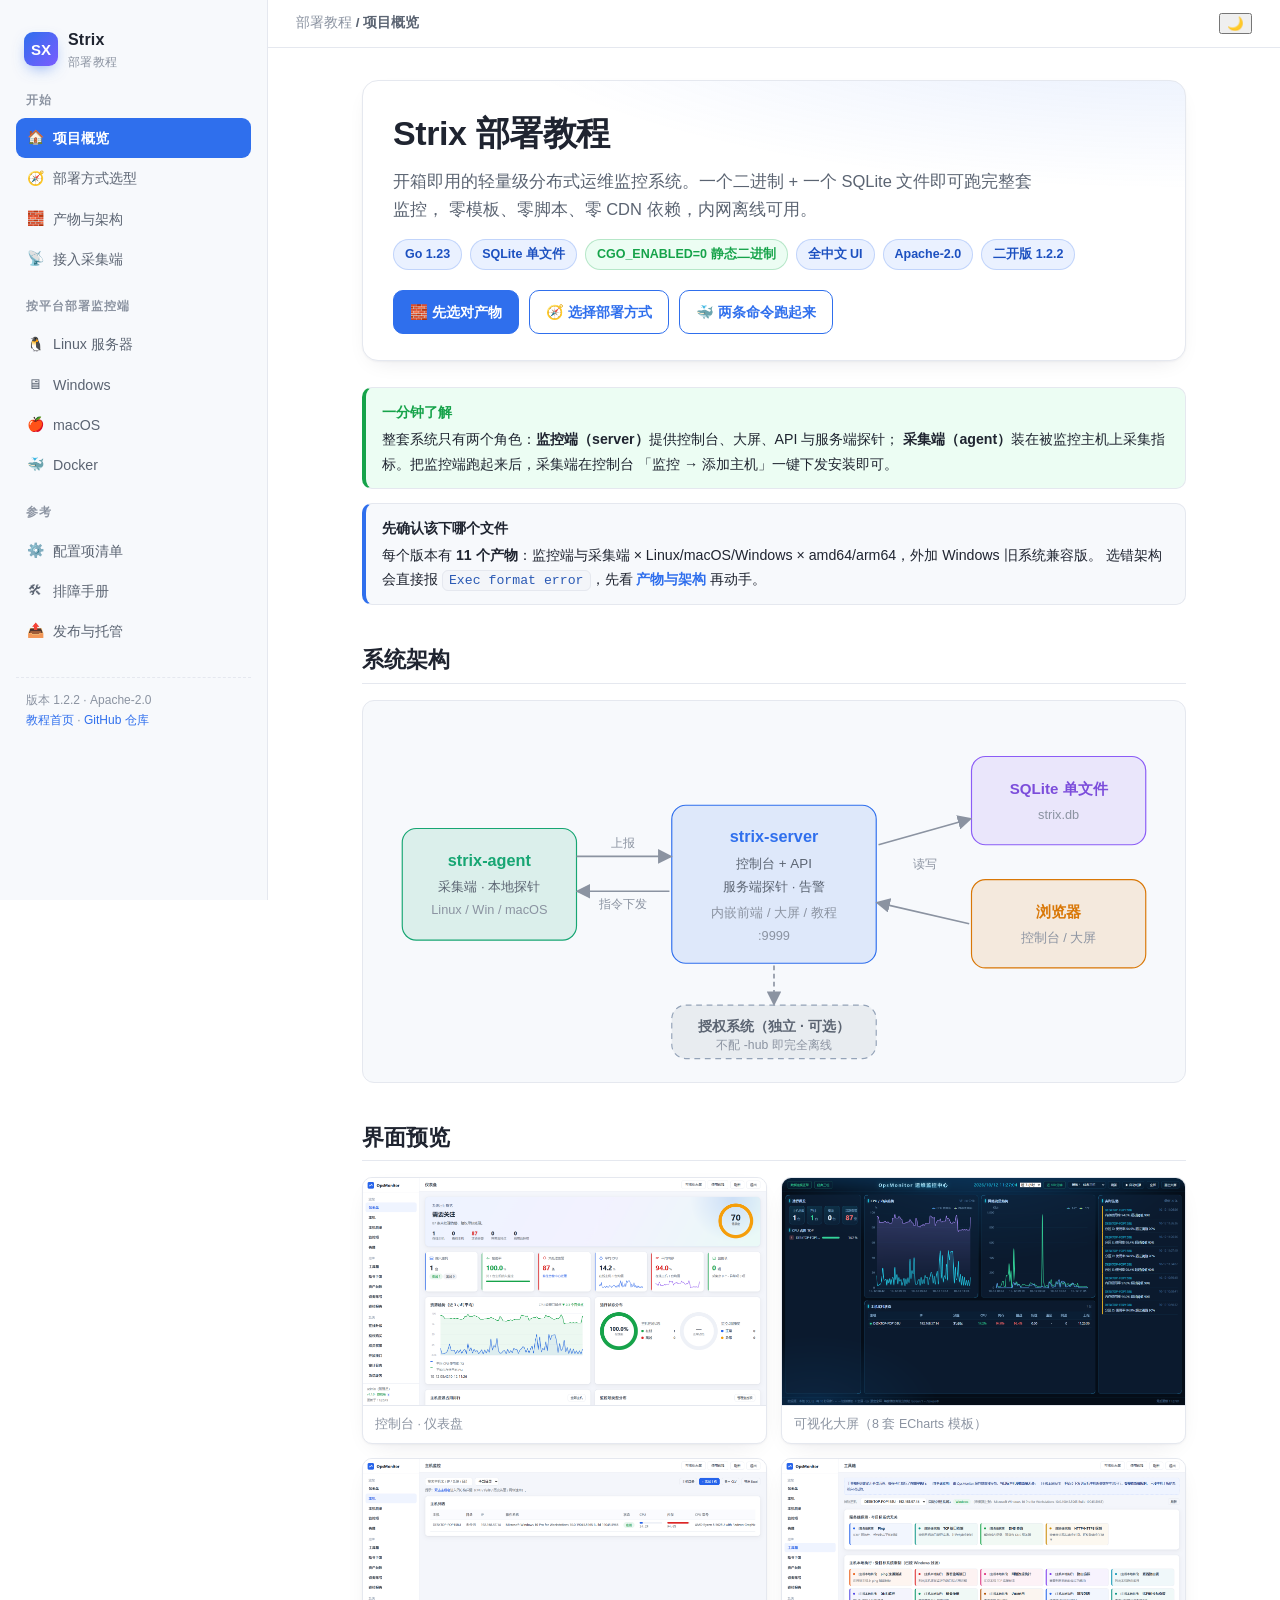
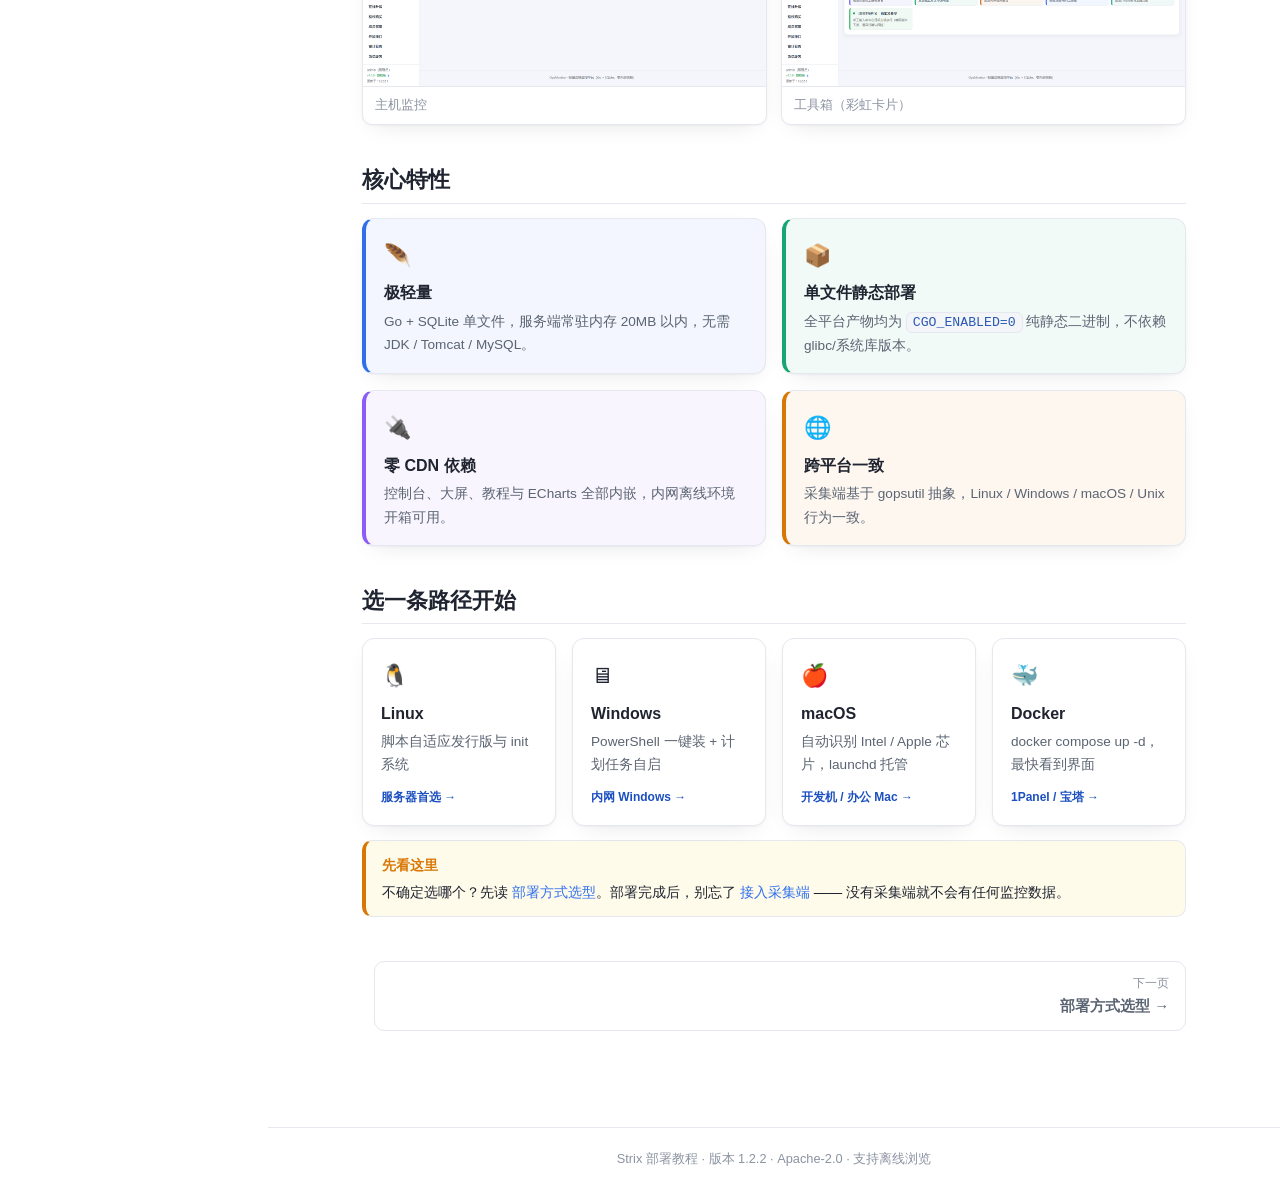
==== index.html @ f737580f "docs: Strix 部署教程（平台×架构 + Docker + 发布与托管） 11 个页面，纯静态、全相对路径，可直挂 Cloudflare Pages / GitHub Pages。 新增 do" ====
<!DOCTYPE html>
<html lang="zh-CN" data-theme="light">
<head>
<meta charset="UTF-8">
<meta name="viewport" content="width=device-width, initial-scale=1">
<title>项目概览 · Strix 部署教程</title>
<meta name="description" content="Strix 轻量级分布式运维监控系统 · 部署教程">
<link rel="icon" type="image/svg+xml" href="assets/favicon.svg">
<link rel="stylesheet" href="assets/style.css">
</head>
<body data-title="项目概览">
<div class="layout">
  <aside class="sidebar" id="sidebar"></aside>
  <div class="main">
    <header class="topbar">
      <button class="menu-toggle" id="menu-toggle" aria-label="菜单">☰</button>
      <span class="crumb" id="crumb"></span>
      <span class="spacer"></span>
      <button class="menu-toggle" id="theme-toggle" aria-label="切换主题">🌙</button>
    </header>

    <div class="content">

      <div class="hero">
        <h1>Strix 部署教程</h1>
        <p class="lead">
          开箱即用的轻量级分布式运维监控系统。一个二进制 + 一个 SQLite 文件即可跑完整套监控，
          零模板、零脚本、零 CDN 依赖，内网离线可用。
        </p>
        <div class="badges">
          <span class="badge">Go 1.23</span>
          <span class="badge">SQLite 单文件</span>
          <span class="badge g">CGO_ENABLED=0 静态二进制</span>
          <span class="badge">全中文 UI</span>
          <span class="badge">Apache-2.0</span>
          <span class="badge">二开版 1.2.2</span>
        </div>
        <div class="btn-row">
          <a class="btn" href="download.html">🧱 先选对产物</a>
          <a class="btn ghost" href="choose.html">🧭 选择部署方式</a>
          <a class="btn ghost" href="docker.html">🐳 两条命令跑起来</a>
        </div>
      </div>

      <div class="callout tip">
        <span class="t">一分钟了解</span>
        <p>整套系统只有两个角色：<b>监控端（server）</b>提供控制台、大屏、API 与服务端探针；
        <b>采集端（agent）</b>装在被监控主机上采集指标。把监控端跑起来后，采集端在控制台
        「监控 → 添加主机」一键下发安装即可。</p>
      </div>

      <div class="callout">
        <span class="t">先确认该下哪个文件</span>
        <p>每个版本有 <b>11 个产物</b>：监控端与采集端 × Linux/macOS/Windows × amd64/arm64，外加 Windows 旧系统兼容版。
        选错架构会直接报 <code>Exec format error</code>，先看 <a href="download.html"><b>产物与架构</b></a> 再动手。</p>
      </div>

      <h2>系统架构</h2>
      <div class="arch">
        <svg viewBox="0 0 680 300" role="img" aria-label="Strix 架构图">
          <defs>
            <marker id="ar" markerWidth="9" markerHeight="9" refX="7" refY="4.5" orient="auto">
              <path d="M0,0 L9,4.5 L0,9 Z" fill="#8b93a1"/>
            </marker>
          </defs>
          <!-- agent -->
          <rect x="20" y="96" width="150" height="96" rx="12" fill="#17a673" fill-opacity="0.12" stroke="#17a673"/>
          <text x="95" y="128" text-anchor="middle" font-size="14" font-weight="700" fill="#17a673">strix-agent</text>
          <text x="95" y="150" text-anchor="middle" font-size="11.5" fill="#5b6472">采集端 · 本地探针</text>
          <text x="95" y="170" text-anchor="middle" font-size="11" fill="#8b93a1">Linux / Win / macOS</text>

          <!-- server -->
          <rect x="252" y="76" width="176" height="136" rx="12" fill="#2f6fed" fill-opacity="0.12" stroke="#2f6fed"/>
          <text x="340" y="108" text-anchor="middle" font-size="14" font-weight="700" fill="#2f6fed">strix-server</text>
          <text x="340" y="130" text-anchor="middle" font-size="11.5" fill="#5b6472">控制台 + API</text>
          <text x="340" y="150" text-anchor="middle" font-size="11.5" fill="#5b6472">服务端探针 · 告警</text>
          <text x="340" y="172" text-anchor="middle" font-size="11" fill="#8b93a1">内嵌前端 / 大屏 / 教程</text>
          <text x="340" y="192" text-anchor="middle" font-size="11" fill="#8b93a1">:9999</text>

          <!-- sqlite -->
          <rect x="510" y="34" width="150" height="76" rx="12" fill="#8b5cf6" fill-opacity="0.12" stroke="#8b5cf6"/>
          <text x="585" y="66" text-anchor="middle" font-size="13" font-weight="700" fill="#7c4ddb">SQLite 单文件</text>
          <text x="585" y="88" text-anchor="middle" font-size="11" fill="#8b93a1">strix.db</text>

          <!-- browser -->
          <rect x="510" y="140" width="150" height="76" rx="12" fill="#d97706" fill-opacity="0.12" stroke="#d97706"/>
          <text x="585" y="172" text-anchor="middle" font-size="13" font-weight="700" fill="#d97706">浏览器</text>
          <text x="585" y="194" text-anchor="middle" font-size="11" fill="#8b93a1">控制台 / 大屏</text>

          <!-- hub -->
          <rect x="252" y="248" width="176" height="46" rx="12" fill="#64748b" fill-opacity="0.10" stroke="#94a3b8" stroke-dasharray="5 4"/>
          <text x="340" y="270" text-anchor="middle" font-size="12" font-weight="600" fill="#64748b">授权系统（独立 · 可选）</text>
          <text x="340" y="286" text-anchor="middle" font-size="10.5" fill="#8b93a1">不配 -hub 即完全离线</text>

          <!-- arrows -->
          <line x1="170" y1="120" x2="250" y2="120" stroke="#8b93a1" stroke-width="1.4" marker-end="url(#ar)"/>
          <text x="210" y="112" text-anchor="middle" font-size="10.5" fill="#8b93a1">上报</text>
          <line x1="250" y1="150" x2="172" y2="150" stroke="#8b93a1" stroke-width="1.4" marker-end="url(#ar)"/>
          <text x="210" y="164" text-anchor="middle" font-size="10.5" fill="#8b93a1">指令下发</text>
          <line x1="430" y1="110" x2="508" y2="88" stroke="#8b93a1" stroke-width="1.4" marker-end="url(#ar)"/>
          <line x1="508" y1="178" x2="430" y2="160" stroke="#8b93a1" stroke-width="1.4" marker-end="url(#ar)"/>
          <text x="470" y="130" text-anchor="middle" font-size="10.5" fill="#8b93a1">读写</text>
          <line x1="340" y1="214" x2="340" y2="246" stroke="#94a3b8" stroke-width="1.4" stroke-dasharray="4 3" marker-end="url(#ar)"/>
        </svg>
      </div>

      <h2>界面预览</h2>
      <div class="shots">
        <figure class="shot" style="margin:0">
          <img src="assets/screenshots/dashboard.png" alt="控制台仪表盘" loading="lazy">
          <figcaption class="cap">控制台 · 仪表盘</figcaption>
        </figure>
        <figure class="shot" style="margin:0">
          <img src="assets/screenshots/screen-1.png" alt="可视化大屏" loading="lazy">
          <figcaption class="cap">可视化大屏（8 套 ECharts 模板）</figcaption>
        </figure>
        <figure class="shot" style="margin:0">
          <img src="assets/screenshots/hosts.png" alt="主机监控" loading="lazy">
          <figcaption class="cap">主机监控</figcaption>
        </figure>
        <figure class="shot" style="margin:0">
          <img src="assets/screenshots/tools.png" alt="工具箱" loading="lazy">
          <figcaption class="cap">工具箱（彩虹卡片）</figcaption>
        </figure>
      </div>

      <h2>核心特性</h2>
      <div class="grid c2">
        <div class="card rainbow" style="--tc:#2f6fed">
          <div class="c-ico">🪶</div>
          <h3>极轻量</h3>
          <p>Go + SQLite 单文件，服务端常驻内存 20MB 以内，无需 JDK / Tomcat / MySQL。</p>
        </div>
        <div class="card rainbow" style="--tc:#17a673">
          <div class="c-ico">📦</div>
          <h3>单文件静态部署</h3>
          <p>全平台产物均为 <code>CGO_ENABLED=0</code> 纯静态二进制，不依赖 glibc/系统库版本。</p>
        </div>
        <div class="card rainbow" style="--tc:#8b5cf6">
          <div class="c-ico">🔌</div>
          <h3>零 CDN 依赖</h3>
          <p>控制台、大屏、教程与 ECharts 全部内嵌，内网离线环境开箱可用。</p>
        </div>
        <div class="card rainbow" style="--tc:#d97706">
          <div class="c-ico">🌐</div>
          <h3>跨平台一致</h3>
          <p>采集端基于 gopsutil 抽象，Linux / Windows / macOS / Unix 行为一致。</p>
        </div>
      </div>

      <h2>选一条路径开始</h2>
      <div class="grid c4">
        <a class="card" href="linux.html">
          <div class="c-ico">🐧</div>
          <h3>Linux</h3>
          <p>脚本自适应发行版与 init 系统</p>
          <span class="tag">服务器首选 →</span>
        </a>
        <a class="card" href="windows.html">
          <div class="c-ico">🖥</div>
          <h3>Windows</h3>
          <p>PowerShell 一键装 + 计划任务自启</p>
          <span class="tag">内网 Windows →</span>
        </a>
        <a class="card" href="macos.html">
          <div class="c-ico">🍎</div>
          <h3>macOS</h3>
          <p>自动识别 Intel / Apple 芯片，launchd 托管</p>
          <span class="tag">开发机 / 办公 Mac →</span>
        </a>
        <a class="card" href="docker.html">
          <div class="c-ico">🐳</div>
          <h3>Docker</h3>
          <p>docker compose up -d，最快看到界面</p>
          <span class="tag">1Panel / 宝塔 →</span>
        </a>
      </div>

      <div class="callout warn">
        <span class="t">先看这里</span>
        <p>不确定选哪个？先读 <a href="choose.html">部署方式选型</a>。部署完成后，别忘了
        <a href="agent.html">接入采集端</a> —— 没有采集端就不会有任何监控数据。</p>
      </div>

      <div class="pager">
        <span></span>
        <a class="next" href="choose.html">
          <span class="lbl">下一页</span><b>部署方式选型 →</b>
        </a>
      </div>

    </div>
    <footer class="foot">Strix 部署教程 · 版本 1.2.2 · Apache-2.0 · 支持离线浏览</footer>
  </div>
</div>
<script src="assets/site.js"></script>
</body>
</html>
---- assets/style.css ----
/* OpsMonitor 部署教程 · 静态站点样式
   纯本地、零外部依赖，双击 index.html 即可离线浏览 */

:root {
  --primary: #2f6fed;
  --primary-weak: #eaf1ff;
  --primary-strong: #1c50c0;
  --text: #1f2430;
  --text-soft: #5b6472;
  --text-mute: #8b93a1;
  --bg: #ffffff;
  --bg-soft: #f7f9fc;
  --bg-code: #f3f5f9;
  --border: #e5e8ef;
  --card: #ffffff;
  --ok: #16a34a;
  --warn: #d97706;
  --danger: #dc2626;
  --ok-bg: #ecfdf3;
  --warn-bg: #fffbeb;
  --danger-bg: #fef2f2;
  --sidebar-w: 268px;
  --content-w: 880px;
  --radius: 12px;
  --shadow: 0 1px 2px rgba(16,24,40,.04), 0 8px 24px -12px rgba(16,24,40,.14);
  --mono: ui-monospace, SFMono-Regular, "JetBrains Mono", Menlo, Consolas, "Courier New", monospace;
  --sans: -apple-system, BlinkMacSystemFont, "Segoe UI", "PingFang SC", "Hiragino Sans GB",
          "Microsoft YaHei", "Source Han Sans SC", sans-serif;
}

html[data-theme="dark"] {
  --primary: #6b9bff;
  --primary-weak: #1b2740;
  --primary-strong: #8fb3ff;
  --text: #e8ecf4;
  --text-soft: #aab3c2;
  --text-mute: #7c879a;
  --bg: #0f131b;
  --bg-soft: #151a24;
  --bg-code: #1a2130;
  --border: #262e3d;
  --card: #151b26;
  --ok-bg: #10231a;
  --warn-bg: #241d10;
  --danger-bg: #2a1414;
  --shadow: 0 1px 2px rgba(0,0,0,.3), 0 10px 30px -14px rgba(0,0,0,.6);
}

* { box-sizing: border-box; }

html { scroll-behavior: smooth; }

body {
  margin: 0;
  font-family: var(--sans);
  color: var(--text);
  background: var(--bg);
  line-height: 1.7;
  font-size: 15.5px;
  -webkit-font-smoothing: antialiased;
}

a { color: var(--primary); text-decoration: none; }
a:hover { text-decoration: underline; }

/* ---------- 布局 ---------- */
.layout { display: flex; min-height: 100vh; }

.sidebar {
  width: var(--sidebar-w);
  flex: 0 0 var(--sidebar-w);
  border-right: 1px solid var(--border);
  background: var(--bg-soft);
  position: sticky;
  top: 0;
  height: 100vh;
  overflow-y: auto;
  padding: 22px 16px 40px;
}

.main { flex: 1 1 auto; min-width: 0; display: flex; flex-direction: column; }

.topbar {
  position: sticky; top: 0; z-index: 20;
  display: flex; align-items: center; gap: 12px;
  padding: 12px 28px;
  background: color-mix(in srgb, var(--bg) 88%, transparent);
  backdrop-filter: saturate(180%) blur(10px);
  border-bottom: 1px solid var(--border);
}
.topbar .crumb { font-size: 13.5px; color: var(--text-mute); }
.topbar .crumb b { color: var(--text-soft); font-weight: 600; }
.topbar .spacer { flex: 1; }

.content {
  width: 100%; max-width: var(--content-w);
  margin: 0 auto; padding: 32px 28px 96px;
}

/* ---------- 侧栏品牌 ---------- */
.brand { display: flex; align-items: center; gap: 10px; padding: 4px 8px 18px; }
.brand .logo {
  width: 34px; height: 34px; border-radius: 9px;
  background: linear-gradient(135deg, #2f6fed, #7b5cff);
  display: grid; place-items: center; color: #fff; font-weight: 800; font-size: 15px;
  box-shadow: 0 6px 16px -6px rgba(47,111,237,.7);
}
.brand .name { font-weight: 800; font-size: 16px; letter-spacing: .2px; }
.brand .name small { display: block; font-weight: 500; font-size: 11.5px; color: var(--text-mute); letter-spacing: .4px; }

.nav-group { margin-bottom: 18px; }
.nav-group > .g-title {
  font-size: 11.5px; font-weight: 700; letter-spacing: .09em; text-transform: uppercase;
  color: var(--text-mute); padding: 0 10px 8px;
}
.nav-item {
  display: flex; align-items: center; gap: 9px;
  padding: 8px 10px; border-radius: 9px;
  color: var(--text-soft); font-size: 14.2px; font-weight: 500;
  transition: background .15s, color .15s;
}
.nav-item:hover { background: var(--primary-weak); color: var(--primary-strong); text-decoration: none; }
.nav-item.active { background: var(--primary); color: #fff; font-weight: 600; }
.nav-item.active .ico { filter: none; }
.nav-item .ico { width: 18px; text-align: center; font-size: 14px; }

.side-foot { margin-top: 26px; padding: 12px 10px 0; border-top: 1px dashed var(--border); font-size: 12px; color: var(--text-mute); }

/* ---------- 标题 ---------- */
h1, h2, h3, h4 { line-height: 1.35; color: var(--text); }
h1 { font-size: 30px; margin: 0 0 10px; letter-spacing: -.4px; }
h2 { font-size: 22px; margin: 40px 0 14px; padding-bottom: 8px; border-bottom: 1px solid var(--border); }
h3 { font-size: 17px; margin: 26px 0 10px; }
h4 { font-size: 15px; margin: 18px 0 8px; color: var(--text-soft); }
p { margin: 10px 0; }
.lead { font-size: 16.5px; color: var(--text-soft); }

/* ---------- Hero ---------- */
.hero {
  border: 1px solid var(--border);
  border-radius: 16px;
  padding: 30px 30px 26px;
  background:
    radial-gradient(1200px 320px at 100% -30%, color-mix(in srgb, var(--primary) 14%, transparent), transparent 60%),
    var(--card);
  box-shadow: var(--shadow);
  margin-bottom: 26px;
}
.hero h1 { font-size: 34px; }
.hero .lead { max-width: 640px; }
.badges { display: flex; flex-wrap: wrap; gap: 8px; margin: 16px 0 20px; }
.badge {
  font-size: 12.5px; font-weight: 600; padding: 4px 11px; border-radius: 999px;
  background: var(--primary-weak); color: var(--primary-strong); border: 1px solid color-mix(in srgb, var(--primary) 22%, transparent);
}
.badge.g { background: var(--ok-bg); color: var(--ok); border-color: color-mix(in srgb, var(--ok) 25%, transparent); }

.btn-row { display: flex; flex-wrap: wrap; gap: 10px; }
.btn {
  display: inline-flex; align-items: center; gap: 7px;
  padding: 9px 16px; border-radius: 10px; font-weight: 600; font-size: 14.2px;
  border: 1px solid var(--primary); background: var(--primary); color: #fff;
  transition: transform .12s, box-shadow .15s, background .15s; cursor: pointer;
}
.btn:hover { text-decoration: none; background: var(--primary-strong); border-color: var(--primary-strong); transform: translateY(-1px); box-shadow: 0 8px 18px -10px var(--primary); }
.btn.ghost { background: transparent; color: var(--primary); }
.btn.ghost:hover { background: var(--primary-weak); }

/* ---------- 卡片 ---------- */
.grid { display: grid; gap: 16px; }
.grid.c2 { grid-template-columns: repeat(2, 1fr); }
.grid.c3 { grid-template-columns: repeat(3, 1fr); }
.grid.c4 { grid-template-columns: repeat(4, 1fr); }

.card {
  border: 1px solid var(--border); border-radius: var(--radius);
  background: var(--card); padding: 18px 18px 16px; box-shadow: var(--shadow);
  transition: transform .14s, border-color .15s, box-shadow .15s;
}
a.card { color: inherit; display: block; }
a.card:hover { text-decoration: none; transform: translateY(-3px); border-color: color-mix(in srgb, var(--primary) 45%, var(--border)); box-shadow: 0 14px 30px -18px color-mix(in srgb, var(--primary) 60%, transparent); }
.card .c-ico { font-size: 22px; margin-bottom: 8px; }
.card h3 { margin: 2px 0 6px; font-size: 16px; }
.card p { margin: 0; font-size: 13.6px; color: var(--text-soft); }
.card .tag { display: inline-block; margin-top: 10px; font-size: 12px; color: var(--primary-strong); font-weight: 600; }
.card.rainbow { border-left: 4px solid var(--tc, var(--primary)); background: var(--card); background: color-mix(in srgb, var(--tc, var(--primary)) 6%, var(--card)); }

/* ---------- 代码 ---------- */
code {
  font-family: var(--mono); font-size: 13.2px;
  background: var(--bg-code); padding: 2px 6px; border-radius: 6px;
  border: 1px solid var(--border); color: color-mix(in srgb, var(--primary) 70%, var(--text));
}
pre {
  position: relative;
  background: var(--bg-code); border: 1px solid var(--border); border-radius: 10px;
  padding: 14px 46px 14px 16px; overflow-x: auto; margin: 12px 0;
}
pre code { background: none; border: none; padding: 0; color: var(--text); font-size: 13px; line-height: 1.65; }
.copy-btn {
  position: absolute; top: 8px; right: 8px;
  border: 1px solid var(--border); background: var(--card); color: var(--text-mute);
  border-radius: 7px; font-size: 11.5px; padding: 4px 9px; cursor: pointer; font-family: var(--sans);
  opacity: 0; transition: opacity .15s;
}
pre:hover .copy-btn { opacity: 1; }
.copy-btn:hover { color: var(--primary); border-color: var(--primary); }
.copy-btn.done { color: var(--ok); border-color: var(--ok); }

/* ---------- 表格 ---------- */
.table-wrap { overflow-x: auto; border: 1px solid var(--border); border-radius: 10px; margin: 14px 0; }
table { border-collapse: collapse; width: 100%; font-size: 13.8px; }
th, td { padding: 9px 13px; text-align: left; border-bottom: 1px solid var(--border); vertical-align: top; }
th { background: var(--bg-soft); font-weight: 700; color: var(--text-soft); white-space: nowrap; }
tr:last-child td { border-bottom: none; }
tbody tr:hover { background: color-mix(in srgb, var(--primary) 4%, transparent); }

/* ---------- 提示块 ---------- */
.callout {
  border: 1px solid var(--border); border-left: 4px solid var(--primary);
  border-radius: 10px; padding: 12px 16px; margin: 14px 0; background: var(--bg-soft);
  font-size: 14.2px;
}
.callout .t { font-weight: 700; display: block; margin-bottom: 3px; }
.callout.tip { border-left-color: var(--ok); background: var(--ok-bg); }
.callout.tip .t { color: var(--ok); }
.callout.warn { border-left-color: var(--warn); background: var(--warn-bg); }
.callout.warn .t { color: var(--warn); }
.callout.danger { border-left-color: var(--danger); background: var(--danger-bg); }
.callout.danger .t { color: var(--danger); }
.callout p:first-of-type { margin-top: 0; }
.callout p:last-child { margin-bottom: 0; }

/* ---------- 截图 ---------- */
.shots { display: grid; grid-template-columns: repeat(2, 1fr); gap: 14px; margin: 16px 0; }
.shot { border: 1px solid var(--border); border-radius: 10px; overflow: hidden; background: var(--card); box-shadow: var(--shadow); }
.shot img { display: block; width: 100%; height: auto; }
.shot .cap { font-size: 12.5px; color: var(--text-mute); padding: 8px 12px; border-top: 1px solid var(--border); }

/* ---------- 架构图 ---------- */
.arch { border: 1px solid var(--border); border-radius: var(--radius); background: var(--bg-soft); padding: 16px; margin: 16px 0; overflow-x: auto; }
.arch svg { display: block; max-width: 100%; height: auto; }
/* 架构图内的灰阶文字/线条跟随主题（浅色下取值与硬编码一致，深色下自动变亮） */
.arch text[fill="#5b6472"] { fill: var(--text-soft); }
.arch text[fill="#8b93a1"] { fill: var(--text-mute); }
.arch text[fill="#64748b"] { fill: var(--text-soft); }
.arch line[stroke="#8b93a1"] { stroke: var(--text-mute); }
.arch line[stroke="#94a3b8"] { stroke: var(--text-mute); }
.arch marker path[fill="#8b93a1"] { fill: var(--text-mute); }

/* ---------- 步骤 ---------- */
.steps { counter-reset: s; list-style: none; padding: 0; margin: 16px 0; }
.steps > li { position: relative; padding: 0 0 4px 42px; margin-bottom: 16px; }
.steps > li::before {
  counter-increment: s; content: counter(s);
  position: absolute; left: 0; top: 1px;
  width: 27px; height: 27px; border-radius: 50%;
  background: var(--primary); color: #fff; font-weight: 700; font-size: 13.5px;
  display: grid; place-items: center;
}
.steps > li > b { display: block; margin-bottom: 2px; }

/* ---------- 页脚 ---------- */
.foot {
  border-top: 1px solid var(--border); color: var(--text-mute); font-size: 12.8px;
  padding: 20px 28px; text-align: center;
}

/* 上一页 / 下一页 */
.pager { display: flex; justify-content: space-between; gap: 12px; margin-top: 44px; }
.pager a {
  flex: 1; border: 1px solid var(--border); border-radius: 10px; padding: 12px 16px;
  color: var(--text-soft); font-size: 13.6px; background: var(--card);
}
.pager a:hover { border-color: var(--primary); text-decoration: none; color: var(--primary-strong); }
.pager a.next { text-align: right; }
.pager a .lbl { display: block; font-size: 11.5px; color: var(--text-mute); }
.pager a b { font-size: 14.5px; }

/* 移动端 */
.menu-toggle { display: none; }
#theme-toggle { display: inline-grid; } /* 主题按钮始终可见（ID 选择器优先级高于 .menu-toggle） */
@media (max-width: 900px) {
  .sidebar {
    position: fixed; z-index: 60; left: 0; top: 0;
    transform: translateX(-100%); transition: transform .22s; box-shadow: var(--shadow);
  }
  .sidebar.open { transform: translateX(0); }
  .menu-toggle {
    display: inline-grid; place-items: center; width: 36px; height: 36px;
    border: 1px solid var(--border); border-radius: 9px; background: var(--card);
    cursor: pointer; color: var(--text); font-size: 17px;
  }
  .grid.c2, .grid.c3, .grid.c4, .shots { grid-template-columns: 1fr; }
  .content { padding: 22px 16px 80px; }
  .topbar { padding: 10px 16px; }
  .hero { padding: 22px 18px; }
  .hero h1 { font-size: 26px; }
}
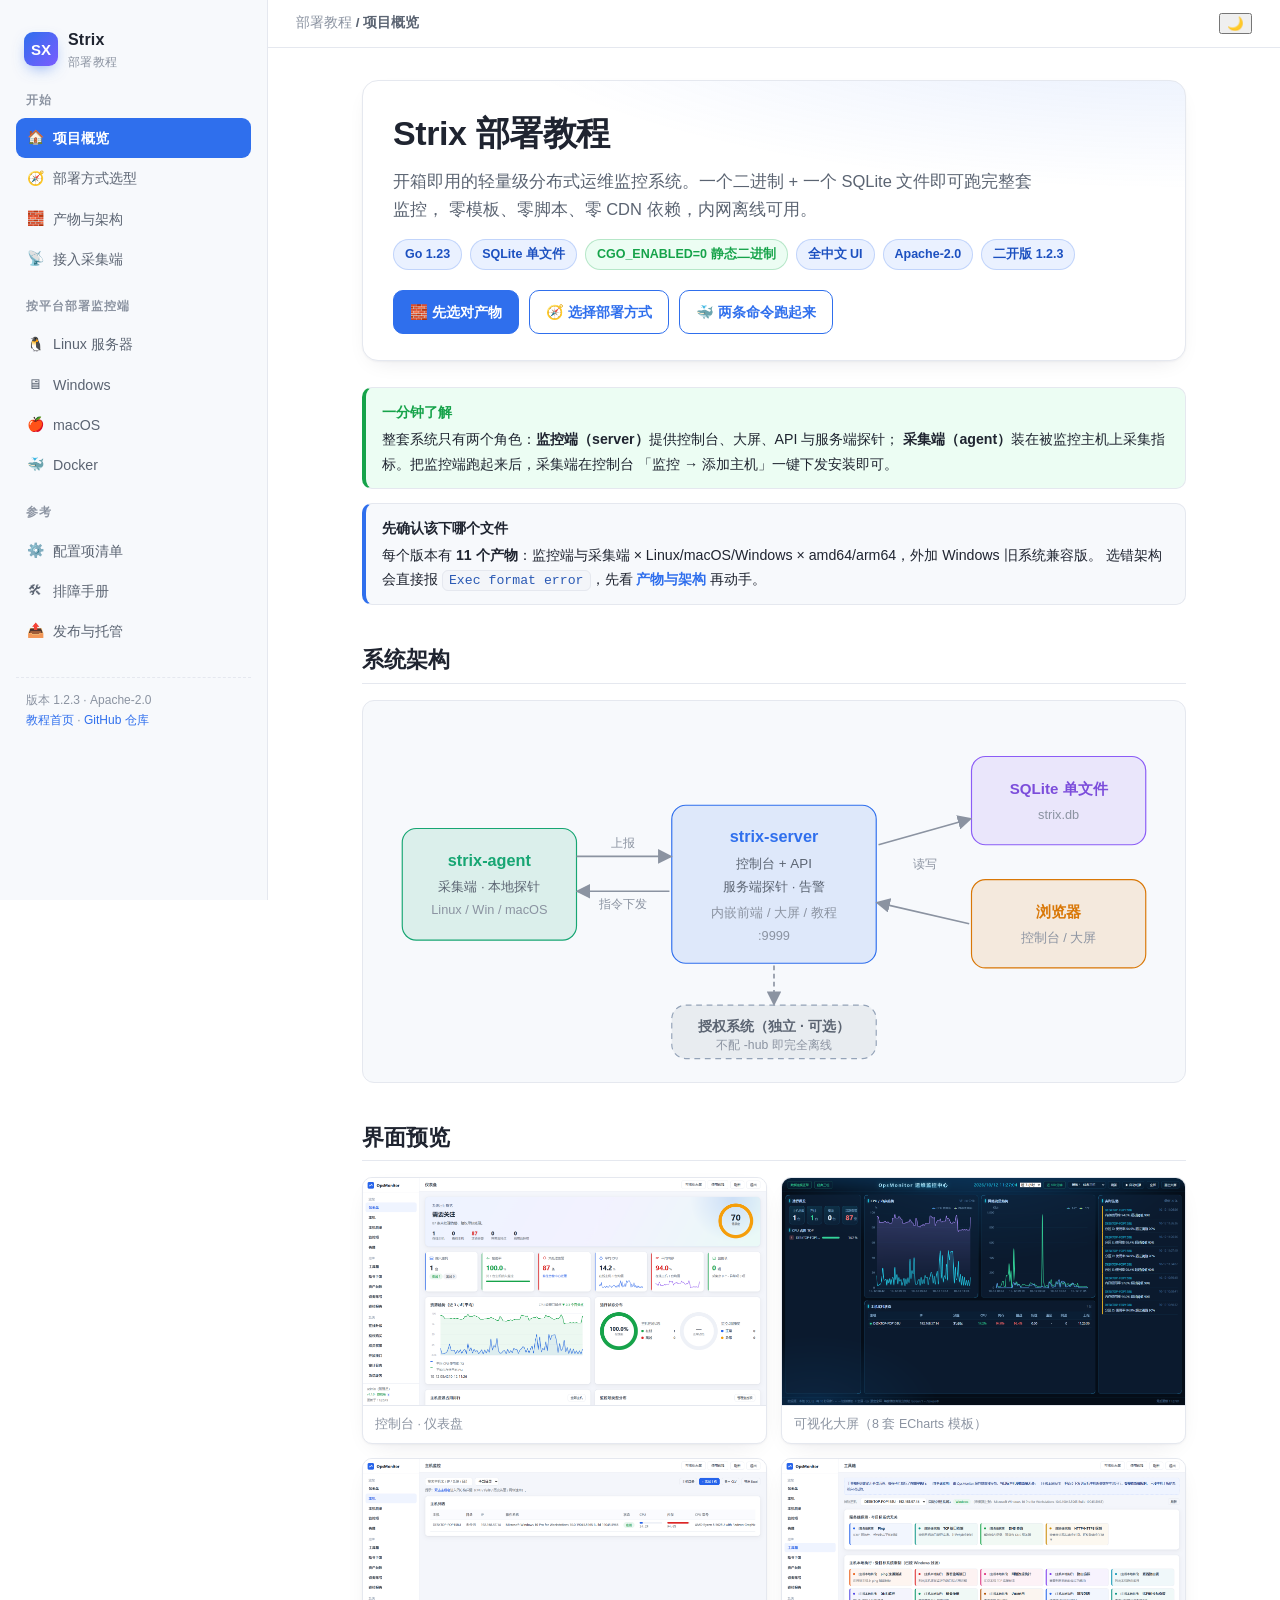
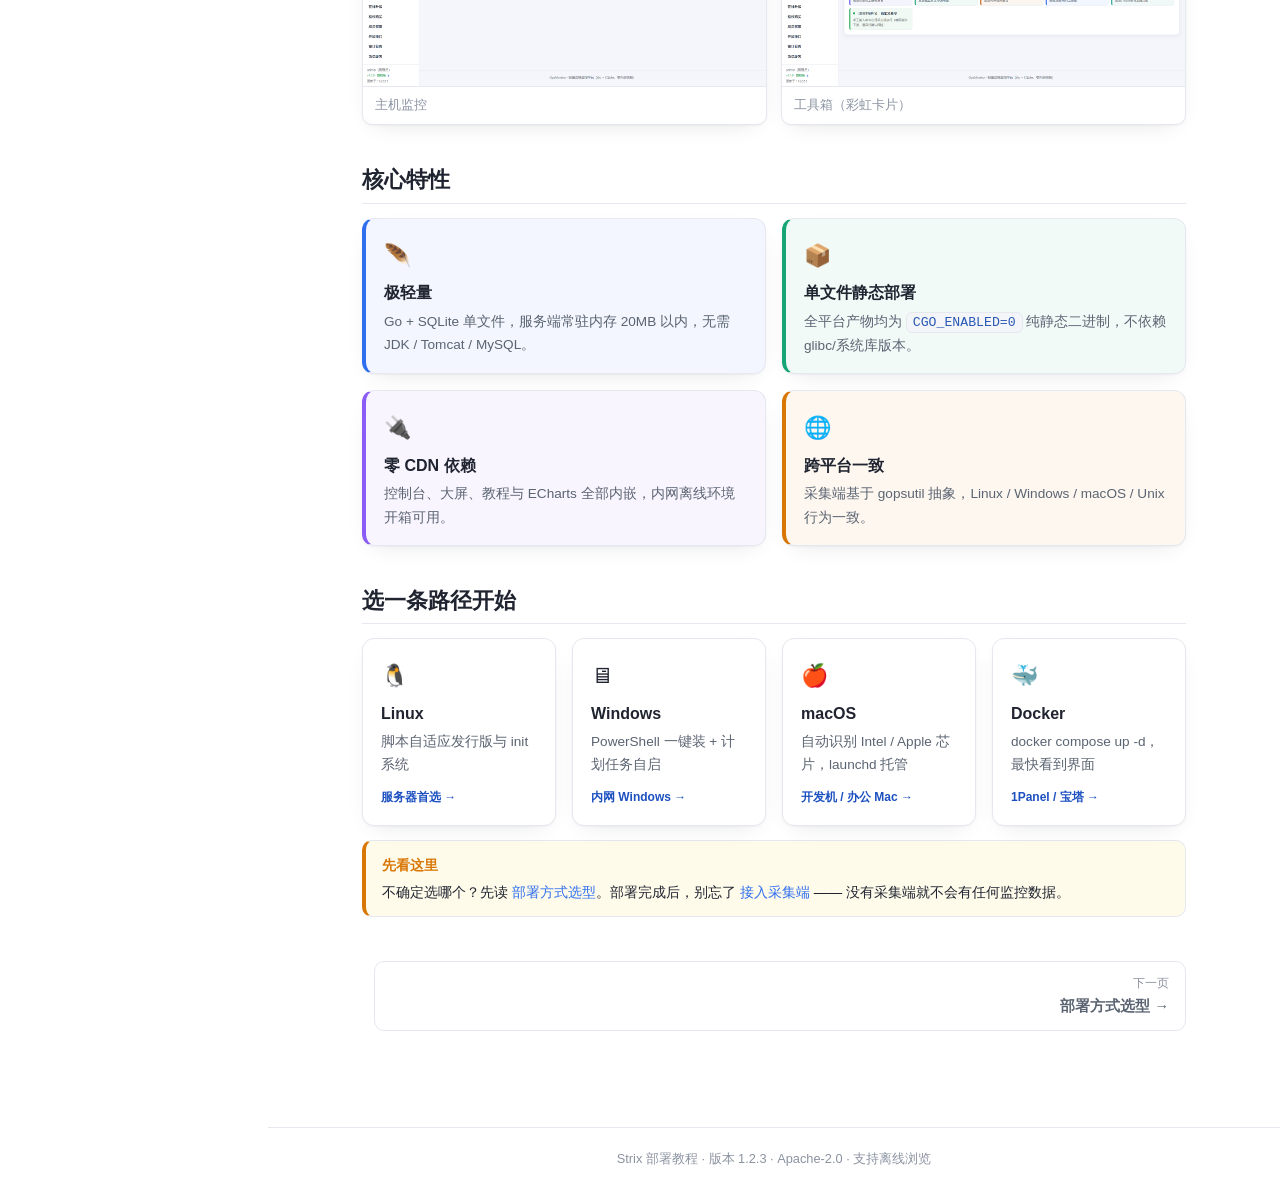
==== commit ceb8e40e: "docs: 补充旧系统兼容版（Win7/8.1/2008R2/2012/2012R2）发布与部署，版本升到 1.2.3 - windows.html 新增「旧系统兼容版」专章：为什么会闪退（Go 1." ====
--- a/index.html
+++ b/index.html
@@ -33,7 +33,7 @@
           <span class="badge g">CGO_ENABLED=0 静态二进制</span>
           <span class="badge">全中文 UI</span>
           <span class="badge">Apache-2.0</span>
-          <span class="badge">二开版 1.2.2</span>
+          <span class="badge">二开版 1.2.3</span>
         </div>
         <div class="btn-row">
           <a class="btn" href="download.html">🧱 先选对产物</a>
@@ -190,7 +190,7 @@
       </div>
 
     </div>
-    <footer class="foot">Strix 部署教程 · 版本 1.2.2 · Apache-2.0 · 支持离线浏览</footer>
+    <footer class="foot">Strix 部署教程 · 版本 1.2.3 · Apache-2.0 · 支持离线浏览</footer>
   </div>
 </div>
 <script src="assets/site.js"></script>
